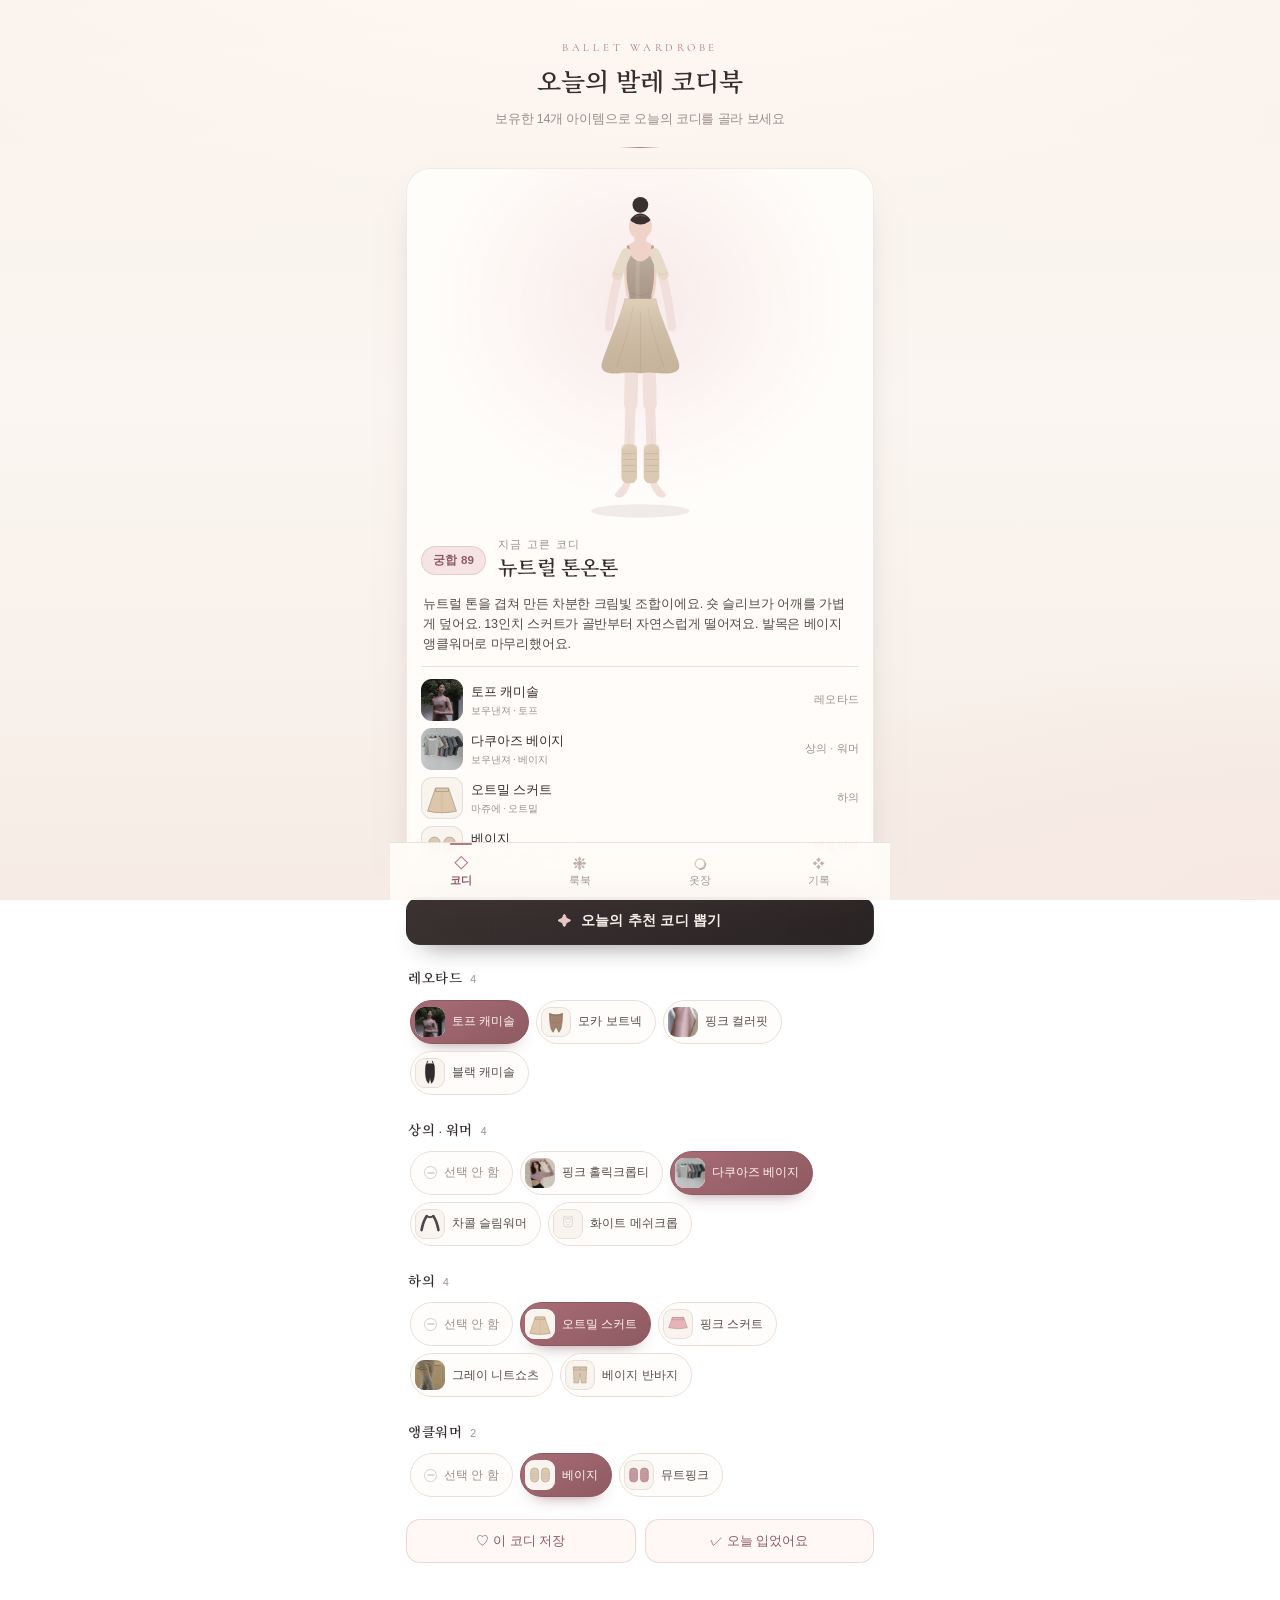
==== index.html @ 932c5936 "캐시 갱신용 버전 쿼리 추가" ====
<!doctype html>
<html lang="ko">
<head>
<meta charset="utf-8" />
<meta name="viewport" content="width=device-width, initial-scale=1, viewport-fit=cover" />
<meta name="theme-color" content="#FAF3EE" />
<meta name="description" content="보유한 발레복으로 코디를 조합하고, 추천을 받고, 착용 기록을 남기는 발레 코디북" />
<title>오늘의 발레 코디북</title>
<link rel="icon" href="data:image/svg+xml,<svg xmlns='http://www.w3.org/2000/svg' viewBox='0 0 100 100'><text y='.9em' font-size='88'>🩰</text></svg>" />
<link rel="apple-touch-icon" href="apple-touch-icon.png" />
<link rel="manifest" href="manifest.json" />
<meta name="apple-mobile-web-app-capable" content="yes" />
<meta name="apple-mobile-web-app-status-bar-style" content="default" />
<meta name="apple-mobile-web-app-title" content="발레 코디북" />
<link rel="preconnect" href="https://fonts.googleapis.com" />
<link rel="preconnect" href="https://fonts.gstatic.com" crossorigin />
<link href="https://fonts.googleapis.com/css2?family=Cormorant+Garamond:wght@500;600&family=Noto+Serif+KR:wght@500;600&display=swap" rel="stylesheet" />
<link rel="stylesheet" href="style.css?v=20261119" />
</head>
<body>
<div class="app">

  <header class="masthead">
    <p class="eyebrow">Ballet Wardrobe</p>
    <h1>오늘의 발레 코디북</h1>
    <p class="sub" id="mastheadSub">보유한 발레복으로 오늘의 코디를 골라 보세요</p>
  </header>

  <main>
    <!-- ───── 코디 조합기 ───── -->
    <section class="panel is-active" id="panel-compose" data-panel="compose">
      <div class="card stage">
        <div class="stage-figure" id="stageFigure"><!-- svg --></div>
        <div class="stage-head">
          <div class="score" id="stageScore">궁합 90</div>
          <div class="stage-title">
            <p class="stage-kicker" id="stageKicker">오늘의 코디</p>
            <h2 id="stageTitle">뉴트럴 톤온톤</h2>
          </div>
        </div>
        <p class="stage-comment" id="stageComment"></p>
        <ul class="stage-items" id="stageItems"></ul>
      </div>

      <button class="btn btn-primary btn-draw" id="btnDraw">
        <span class="draw-icon" aria-hidden="true">✦</span>
        <span id="btnDrawLabel">오늘의 추천 코디 뽑기</span>
      </button>

      <div class="pickers" id="pickers"></div>

      <div class="stage-actions">
        <button class="btn btn-soft" id="btnSave">♡ 이 코디 저장</button>
        <button class="btn btn-soft" id="btnWear">✓ 오늘 입었어요</button>
      </div>
    </section>

    <!-- ───── 룩북 ───── -->
    <section class="panel" id="panel-lookbook" data-panel="lookbook">
      <div class="section-head">
        <h2>베스트 룩북</h2>
        <p>잘 어울리는 조합을 골라 두었어요. 카드를 누르면 조합기로 불러와요.</p>
      </div>
      <div class="lookbook" id="lookbook"></div>
    </section>

    <!-- ───── 옷장 ───── -->
    <section class="panel" id="panel-closet" data-panel="closet">
      <div class="section-head">
        <h2>내 옷장</h2>
        <p id="closetSummary">보유 아이템 14개</p>
      </div>
      <div id="closetList"></div>
      <button class="btn btn-outline btn-add" id="btnAddToggle">+ 새 발레복 추가</button>
      <form class="card add-form" id="addForm" hidden>
        <div class="field">
          <label for="addCategory">종류</label>
          <select id="addCategory">
            <option value="leotard">레오타드</option>
            <option value="top">상의·워머</option>
            <option value="bottom">하의</option>
            <option value="ankle">앵클워머</option>
          </select>
        </div>
        <div class="field">
          <label for="addShape">실루엣</label>
          <select id="addShape"></select>
        </div>
        <div class="field">
          <label for="addName">이름</label>
          <input type="text" id="addName" placeholder="예: 보우낸져 로즈 캐미솔" maxlength="40" />
        </div>
        <div class="field">
          <label for="addBrand">브랜드 (선택)</label>
          <input type="text" id="addBrand" placeholder="예: 보우낸져" maxlength="20" />
        </div>
        <div class="field">
          <label for="addColor">색상</label>
          <div class="color-row">
            <input type="color" id="addColor" value="#C79AA1" />
            <div class="swatches" id="colorSwatches"></div>
          </div>
        </div>
        <div class="field">
          <label for="addColorName">색상 이름 (선택)</label>
          <input type="text" id="addColorName" placeholder="예: 로즈" maxlength="16" />
        </div>
        <div class="form-actions">
          <button type="button" class="btn btn-ghost" id="btnAddCancel">취소</button>
          <button type="submit" class="btn btn-primary">옷장에 추가</button>
        </div>
      </form>
    </section>

    <!-- ───── 기록 ───── -->
    <section class="panel" id="panel-log" data-panel="log">
      <div class="section-head">
        <h2>코디 기록</h2>
        <p id="logSummary">저장한 코디와 착용 기록을 모아 둘게요.</p>
      </div>

      <h3 class="sub-head">즐겨찾는 코디 <span id="favCount" class="count">0</span></h3>
      <div class="fav-list" id="favList"></div>

      <h3 class="sub-head">착용 기록 <span id="wearCount" class="count">0</span></h3>
      <div class="wear-list" id="wearList"></div>
    </section>
  </main>

  <nav class="tabbar" aria-label="주요 화면">
    <button class="tab is-active" data-tab="compose"><span class="tab-ico">◇</span>코디</button>
    <button class="tab" data-tab="lookbook"><span class="tab-ico">❋</span>룩북</button>
    <button class="tab" data-tab="closet"><span class="tab-ico">❍</span>옷장</button>
    <button class="tab" data-tab="log"><span class="tab-ico">❖</span>기록</button>
  </nav>
</div>

<div class="toast" id="toast" role="status" aria-live="polite"></div>

<script src="app.js?v=20261119"></script>
</body>
</html>
---- style.css ----
/* =========================================================
   오늘의 발레 코디북 — style
   ========================================================= */

:root {
  --cream: #FAF4EF;
  --cream-deep: #F3E8E0;
  --paper: #FFFDFB;
  --ink: #362E2E;
  --ink-soft: #574B48;
  --muted: #9C8E88;
  --line: #EADFD6;
  --rose: #B4787F;
  --rose-deep: #8E5A62;
  --rose-soft: #F5E4E3;
  --serif: 'Cormorant Garamond', 'Noto Serif KR', 'Apple SD Gothic Neo', serif;
  --sans: -apple-system, BlinkMacSystemFont, 'Apple SD Gothic Neo', 'Pretendard', 'Malgun Gothic', sans-serif;
  --shadow: 0 18px 40px -26px rgba(93, 62, 56, .55);
}

* { box-sizing: border-box; }

html, body { margin: 0; padding: 0; }

body {
  font-family: var(--sans);
  color: var(--ink);
  background:
    radial-gradient(120% 60% at 50% -10%, #FFF9F4 0%, rgba(255, 249, 244, 0) 60%),
    radial-gradient(90% 50% at 100% 100%, #F6E7E2 0%, rgba(246, 231, 226, 0) 55%),
    linear-gradient(180deg, #FAF2EC 0%, #FBF6F1 45%, #F6ECE5 100%);
  background-attachment: fixed;
  -webkit-font-smoothing: antialiased;
  line-height: 1.5;
  letter-spacing: -0.01em;
}

.app {
  max-width: 500px;
  margin: 0 auto;
  padding: 0 16px calc(94px + env(safe-area-inset-bottom));
}

/* ---------------- 마스트헤드 ---------------- */
.masthead {
  padding: 30px 2px 20px;
  text-align: center;
}
.eyebrow {
  margin: 0 0 8px;
  font-family: 'Cormorant Garamond', serif;
  font-size: 11px;
  letter-spacing: .34em;
  text-transform: uppercase;
  color: var(--rose);
}
.masthead h1 {
  margin: 0;
  font-family: var(--serif);
  font-weight: 600;
  font-size: 25px;
  letter-spacing: .01em;
  color: var(--ink);
}
.masthead .sub {
  margin: 8px 0 0;
  font-size: 12.5px;
  color: var(--muted);
}
.masthead::after {
  content: '';
  display: block;
  width: 42px;
  height: 1px;
  margin: 18px auto 0;
  background: linear-gradient(90deg, transparent, var(--rose), transparent);
}

/* ---------------- 패널 ---------------- */
.panel { display: none; animation: fade .32s ease both; }
.panel.is-active { display: block; }
@keyframes fade { from { opacity: 0; transform: translateY(6px); } to { opacity: 1; transform: none; } }

.card {
  background: rgba(255, 253, 251, .92);
  border: 1px solid rgba(180, 120, 127, .16);
  border-radius: 24px;
  box-shadow: var(--shadow);
}

/* ---------------- 무대(코디 프리뷰) ---------------- */
.stage {
  padding: 12px 14px 16px;
  position: relative;
  overflow: hidden;
}
.stage::before {
  content: '';
  position: absolute;
  inset: 0 0 auto 0;
  height: 62%;
  background: radial-gradient(60% 60% at 50% 30%, rgba(245, 228, 227, .75) 0%, rgba(250, 244, 239, 0) 75%);
  pointer-events: none;
}
.stage-figure {
  position: relative;
  height: 322px;
  display: flex;
  align-items: center;
  justify-content: center;
  transition: opacity .16s ease, transform .16s ease;
}
.stage-figure svg { height: 100%; width: auto; max-width: 100%; display: block; }
.stage-figure.is-ghost { opacity: .38; }
.stage-figure.is-pop { animation: pop .5s cubic-bezier(.2, .9, .3, 1.3); }
@keyframes pop {
  0% { transform: scale(.94); opacity: .4; }
  60% { transform: scale(1.02); }
  100% { transform: scale(1); opacity: 1; }
}

.stage-head {
  display: flex;
  align-items: center;
  gap: 12px;
  margin-top: 6px;
}
.score {
  flex: none;
  padding: 5px 11px;
  border-radius: 999px;
  background: var(--rose-soft);
  color: var(--rose-deep);
  font-size: 11.5px;
  font-weight: 600;
  letter-spacing: .02em;
  border: 1px solid rgba(180, 120, 127, .22);
}
.stage-title { min-width: 0; }
.stage-kicker {
  margin: 0 0 1px;
  font-size: 10.5px;
  letter-spacing: .12em;
  color: var(--muted);
  text-transform: uppercase;
}
.stage-title h2 {
  margin: 0;
  font-family: var(--serif);
  font-size: 20px;
  font-weight: 600;
  letter-spacing: .01em;
  white-space: nowrap;
  overflow: hidden;
  text-overflow: ellipsis;
}
.stage-comment {
  margin: 10px 2px 0;
  font-size: 12.5px;
  line-height: 1.62;
  color: var(--ink-soft);
}
.stage-items {
  list-style: none;
  margin: 12px 0 0;
  padding: 12px 0 0;
  border-top: 1px solid var(--line);
  display: grid;
  gap: 7px;
}
.stage-items li {
  display: flex;
  align-items: center;
  gap: 8px;
  font-size: 12px;
  color: var(--ink-soft);
}
.stage-items .item-cat {
  margin-left: auto;
  font-size: 10.5px;
  color: var(--muted);
  letter-spacing: .02em;
}
.stage-items .item-name { font-weight: 500; color: var(--ink); }

.dot {
  flex: none;
  width: 13px;
  height: 13px;
  border-radius: 50%;
  background: var(--c, #ccc);
  box-shadow: inset 0 0 0 1px rgba(60, 45, 45, .14), 0 1px 2px rgba(60, 45, 45, .08);
}
.dot-lg { width: 22px; height: 22px; border-radius: 7px; }
.dot-none {
  background: #fff;
  box-shadow: inset 0 0 0 1px rgba(120, 100, 95, .3);
  position: relative;
}
.dot-none::after {
  content: '';
  position: absolute;
  left: 50%;
  top: 50%;
  width: 7px;
  height: 1px;
  background: rgba(120, 100, 95, .5);
  transform: translate(-50%, -50%);
}

/* ---------------- 버튼 ---------------- */
.btn {
  font-family: inherit;
  font-size: 13px;
  border-radius: 14px;
  border: 1px solid transparent;
  padding: 12px 16px;
  cursor: pointer;
  transition: transform .12s ease, box-shadow .18s ease, background .18s ease;
  -webkit-tap-highlight-color: transparent;
}
.btn:active { transform: scale(.98); }
.btn-primary {
  background: linear-gradient(160deg, #3D3333, #292324);
  color: #FBF1EA;
  box-shadow: 0 14px 26px -18px rgba(40, 30, 30, .9);
  letter-spacing: .02em;
}
.btn-soft {
  background: #FFF8F4;
  border-color: rgba(180, 120, 127, .26);
  color: var(--rose-deep);
}
.btn-outline {
  background: transparent;
  border: 1px dashed rgba(140, 100, 100, .38);
  color: var(--ink-soft);
}
.btn-ghost { background: transparent; color: var(--muted); }

.btn-draw {
  width: 100%;
  margin: 12px 0 4px;
  padding: 14px 16px;
  font-size: 14px;
  font-weight: 600;
  display: flex;
  align-items: center;
  justify-content: center;
  gap: 9px;
}
.btn-draw:disabled { opacity: .7; }
.draw-icon { font-size: 13px; color: #EBC6C6; }
.btn-mini {
  padding: 7px 11px;
  font-size: 11.5px;
  border-radius: 10px;
  background: #FFF8F4;
  border: 1px solid rgba(180, 120, 127, .24);
  color: var(--rose-deep);
}
.icon-btn {
  border: none;
  background: transparent;
  color: #C7B6AE;
  font-size: 17px;
  line-height: 1;
  padding: 4px 6px;
  cursor: pointer;
  border-radius: 8px;
}
.icon-btn:hover { color: var(--rose-deep); background: #FBEFEC; }

/* ---------------- 아이템 선택 ---------------- */
.pickers { display: grid; grid-template-columns: minmax(0, 1fr); gap: 4px; margin-top: 14px; }
.picker { padding: 10px 2px 4px; min-width: 0; }
.picker-head {
  min-width: 0;
  display: flex;
  align-items: baseline;
  gap: 8px;
  margin-bottom: 8px;
}
.picker-label {
  font-family: var(--serif);
  font-size: 13.5px;
  font-weight: 600;
  letter-spacing: .04em;
  color: var(--ink);
}
.picker-count { font-size: 10.5px; color: var(--muted); }

.chips {
  min-width: 0;
  display: flex;
  flex-wrap: wrap;
  gap: 7px;
  padding: 2px 2px 8px;
}
.chips::-webkit-scrollbar { display: none; }

.chip {
  flex: none;
  display: inline-flex;
  align-items: center;
  gap: 7px;
  padding: 9px 13px;
  border-radius: 999px;
  border: 1px solid var(--line);
  background: rgba(255, 253, 251, .9);
  color: var(--ink-soft);
  font-family: inherit;
  font-size: 12px;
  white-space: nowrap;
  cursor: pointer;
  scroll-snap-align: start;
  transition: border-color .16s ease, background .16s ease, color .16s ease, transform .12s ease;
  -webkit-tap-highlight-color: transparent;
}
.chip:active { transform: scale(.97); }
.chip.is-active {
  border-color: var(--rose-deep);
  background: linear-gradient(150deg, #A96C75, #8E5A62);
  color: #FFF6F1;
  box-shadow: 0 10px 18px -14px rgba(120, 70, 75, .9);
}
.chip.is-active .dot { box-shadow: inset 0 0 0 1px rgba(255, 255, 255, .55); }
.chip.chip-none { color: var(--muted); }
.chip.chip-none.is-active { background: #EFE6DF; border-color: #D9C9BE; color: var(--ink-soft); }

.stage-actions {
  display: grid;
  grid-template-columns: 1fr 1fr;
  gap: 9px;
  margin-top: 10px;
}
.stage-actions .btn { width: 100%; }

/* ---------------- 섹션 헤더 ---------------- */
.section-head { padding: 6px 2px 16px; }
.section-head h2 {
  margin: 0 0 4px;
  font-family: var(--serif);
  font-size: 21px;
  font-weight: 600;
  letter-spacing: .01em;
}
.section-head p { margin: 0; font-size: 12px; color: var(--muted); line-height: 1.55; }
.sub-head {
  margin: 22px 2px 10px;
  font-family: var(--serif);
  font-size: 14px;
  font-weight: 600;
  letter-spacing: .03em;
  color: var(--ink);
  display: flex;
  align-items: center;
  gap: 7px;
}
.count {
  font-family: var(--sans);
  font-size: 10.5px;
  font-weight: 500;
  color: var(--rose-deep);
  background: var(--rose-soft);
  border-radius: 999px;
  padding: 1px 7px;
}

/* ---------------- 룩북 ---------------- */
.lookbook {
  display: flex;
  gap: 12px;
  overflow-x: auto;
  padding: 2px 2px 14px;
  scroll-snap-type: x mandatory;
  scrollbar-width: none;
  -webkit-overflow-scrolling: touch;
}
.lookbook::-webkit-scrollbar { display: none; }

.lookcard {
  flex: none;
  width: 244px;
  scroll-snap-align: center;
  border-radius: 22px;
  overflow: hidden;
  background: rgba(255, 253, 251, .94);
  border: 1px solid rgba(180, 120, 127, .16);
  box-shadow: var(--shadow);
  cursor: pointer;
  display: flex;
  flex-direction: column;
}
.lookcard-figure {
  height: 240px;
  display: flex;
  align-items: center;
  justify-content: center;
  background: radial-gradient(70% 70% at 50% 28%, #F7E9E5 0%, #FBF5F0 78%);
  border-bottom: 1px solid var(--line);
}
.lookcard-figure svg { height: 96%; width: auto; }
.lookcard-body { padding: 13px 14px 15px; display: flex; flex-direction: column; gap: 5px; flex: 1; }
.lookcard-top { display: flex; align-items: center; justify-content: space-between; gap: 8px; }
.lookcard-top h3 {
  margin: 0;
  font-family: var(--serif);
  font-size: 17px;
  font-weight: 600;
}
.lookcard-score {
  font-size: 10.5px;
  font-weight: 600;
  color: var(--rose-deep);
  background: var(--rose-soft);
  border-radius: 999px;
  padding: 2px 8px;
}
.lookcard-tag {
  margin: 0;
  font-size: 10px;
  letter-spacing: .1em;
  text-transform: uppercase;
  color: var(--rose);
}
.lookcard-desc {
  margin: 2px 0 0;
  font-size: 11.5px;
  line-height: 1.6;
  color: var(--ink-soft);
}
.lookcard-items {
  margin: 6px 0 10px;
  padding: 0;
  display: flex;
  flex-wrap: wrap;
  gap: 4px;
}
.lookcard-items > span {
  font-size: 10px;
  color: var(--muted);
  background: #F7EFE9;
  border-radius: 6px;
  padding: 2px 6px;
}
.btn-load { margin-top: auto; width: 100%; font-size: 12px; padding: 9px 10px; }

/* ---------------- 옷장 ---------------- */
.closet-group { margin-bottom: 6px; }
.closet-rows {
  list-style: none;
  margin: 0;
  padding: 0;
  display: grid;
  gap: 7px;
}
.closet-row {
  display: flex;
  align-items: center;
  gap: 11px;
  padding: 11px 12px;
  border-radius: 16px;
  background: rgba(255, 253, 251, .9);
  border: 1px solid var(--line);
  cursor: pointer;
  transition: border-color .16s ease, background .16s ease;
}
.closet-row:hover { border-color: rgba(180, 120, 127, .4); background: #FFFAF6; }
.closet-text { min-width: 0; flex: 1; }
.closet-name { margin: 0; font-size: 12.5px; font-weight: 500; color: var(--ink); }
.closet-meta {
  margin: 2px 0 0;
  font-size: 10.5px;
  color: var(--muted);
  white-space: nowrap;
  overflow: hidden;
  text-overflow: ellipsis;
}
.closet-badge {
  font-size: 10px;
  color: var(--muted);
  border: 1px solid var(--line);
  border-radius: 999px;
  padding: 2px 8px;
  white-space: nowrap;
}
.btn-add { width: 100%; margin: 16px 0 4px; }

.add-form { margin-top: 12px; padding: 16px; display: grid; gap: 12px; }
.add-form[hidden] { display: none; }
.field { display: grid; gap: 6px; }
.field label { font-size: 11px; color: var(--muted); letter-spacing: .04em; }
.field input[type="text"], .field select {
  width: 100%;
  font-family: inherit;
  font-size: 13px;
  color: var(--ink);
  padding: 11px 12px;
  border-radius: 12px;
  border: 1px solid var(--line);
  background: #FFFCFA;
  appearance: none;
}
.field input[type="text"]:focus, .field select:focus {
  outline: none;
  border-color: var(--rose);
  box-shadow: 0 0 0 3px rgba(180, 120, 127, .12);
}
.color-row { display: flex; align-items: center; gap: 10px; }
input[type="color"] {
  width: 46px;
  height: 38px;
  padding: 0;
  border: 1px solid var(--line);
  border-radius: 10px;
  background: #fff;
  cursor: pointer;
}
.swatches { display: flex; flex-wrap: wrap; gap: 6px; }
.swatch {
  width: 26px;
  height: 26px;
  border-radius: 8px;
  border: 1px solid rgba(60, 45, 45, .12);
  background: var(--c);
  cursor: pointer;
  padding: 0;
  transition: box-shadow .15s ease, transform .12s ease;
}
.swatch.is-picked {
  box-shadow: 0 0 0 2px #FFFDFB, 0 0 0 3.5px var(--rose-deep);
  transform: translateY(-1px);
}
.form-actions { display: flex; gap: 8px; justify-content: flex-end; margin-top: 2px; }
.form-actions .btn { padding: 10px 16px; }

/* ---------------- 기록 ---------------- */
.fav-list { display: grid; gap: 10px; }
.fav-card {
  display: flex;
  gap: 12px;
  padding: 12px;
  border-radius: 18px;
  background: rgba(255, 253, 251, .92);
  border: 1px solid var(--line);
}
.fav-thumb {
  flex: none;
  width: 76px;
  height: 108px;
  border-radius: 12px;
  background: radial-gradient(70% 70% at 50% 30%, #F7E9E5 0%, #FBF5F0 80%);
  display: flex;
  align-items: center;
  justify-content: center;
  overflow: hidden;
}
.fav-thumb svg { height: 96%; width: auto; }
.fav-body { flex: 1; min-width: 0; display: flex; flex-direction: column; gap: 3px; }
.fav-head { display: flex; align-items: center; justify-content: space-between; gap: 8px; }
.fav-head h4 {
  margin: 0;
  font-family: var(--serif);
  font-size: 14.5px;
  font-weight: 600;
}
.fav-items {
  margin: 0;
  font-size: 10.5px;
  color: var(--ink-soft);
  line-height: 1.45;
  display: -webkit-box;
  -webkit-line-clamp: 2;
  -webkit-box-orient: vertical;
  overflow: hidden;
}
.fav-date { margin: 0; font-size: 10px; color: var(--muted); }
.fav-actions { display: flex; align-items: center; gap: 6px; margin-top: 6px; }

.wear-list { display: grid; gap: 8px; }
.wear-row {
  display: flex;
  align-items: center;
  gap: 10px;
  padding: 12px 12px 12px 14px;
  border-radius: 16px;
  background: rgba(255, 253, 251, .9);
  border: 1px solid var(--line);
}
.wear-date {
  flex: none;
  width: 78px;
  font-size: 10.5px;
  color: var(--rose-deep);
  line-height: 1.35;
}
.wear-main { flex: 1; min-width: 0; }
.wear-title {
  margin: 0;
  font-size: 12.5px;
  font-weight: 500;
  color: var(--ink);
  display: flex;
  align-items: center;
  gap: 6px;
}
.wear-score { font-size: 9.5px; color: var(--rose-deep); background: var(--rose-soft); border-radius: 999px; padding: 1px 6px; }
.wear-items {
  margin: 2px 0 0;
  font-size: 10.5px;
  color: var(--muted);
  white-space: nowrap;
  overflow: hidden;
  text-overflow: ellipsis;
}
.empty {
  margin: 0;
  padding: 18px 16px;
  border-radius: 16px;
  border: 1px dashed rgba(160, 130, 125, .3);
  background: rgba(255, 252, 250, .6);
  font-size: 11.5px;
  line-height: 1.6;
  color: var(--muted);
  text-align: center;
}

/* ---------------- 탭바 ---------------- */
.tabbar {
  position: fixed;
  left: 50%;
  bottom: 0;
  transform: translateX(-50%);
  width: 100%;
  max-width: 500px;
  display: grid;
  grid-template-columns: repeat(4, 1fr);
  gap: 2px;
  padding: 8px 12px calc(8px + env(safe-area-inset-bottom));
  background: rgba(255, 252, 249, .88);
  backdrop-filter: blur(16px) saturate(1.2);
  -webkit-backdrop-filter: blur(16px) saturate(1.2);
  border-top: 1px solid rgba(200, 175, 168, .35);
  z-index: 30;
}
.tab {
  position: relative;
  display: flex;
  flex-direction: column;
  align-items: center;
  gap: 3px;
  padding: 6px 0 4px;
  background: transparent;
  border: none;
  font-family: inherit;
  font-size: 10.5px;
  letter-spacing: .02em;
  color: #A79893;
  cursor: pointer;
  -webkit-tap-highlight-color: transparent;
}
.tab-ico { font-size: 14px; line-height: 1; color: #C1AFA8; transition: color .18s ease, transform .18s ease; }
.tab.is-active { color: var(--rose-deep); font-weight: 600; }
.tab.is-active .tab-ico { color: var(--rose); transform: translateY(-1px); }
.tab.is-active::before {
  content: '';
  position: absolute;
  top: -8px;
  left: 50%;
  transform: translateX(-50%);
  width: 22px;
  height: 2px;
  border-radius: 2px;
  background: var(--rose);
}

/* ---------------- 토스트 ---------------- */
.toast {
  position: fixed;
  left: 50%;
  bottom: calc(84px + env(safe-area-inset-bottom));
  transform: translate(-50%, 14px);
  max-width: 84vw;
  padding: 10px 16px;
  border-radius: 999px;
  background: rgba(54, 43, 43, .93);
  color: #FBF3ED;
  font-size: 12px;
  letter-spacing: -0.01em;
  opacity: 0;
  pointer-events: none;
  transition: opacity .22s ease, transform .22s ease;
  z-index: 50;
  text-align: center;
}
.toast.is-on { opacity: 1; transform: translate(-50%, 0); }

@media (min-width: 540px) {
  .masthead { padding-top: 40px; }
  .stage-figure { height: 350px; }
  .lookcard { width: 260px; }
}

/* ── 아이템 썸네일 (제품 사진 · 플랫레이) ── */
.thumb {
  position: relative;
  flex: none;
  display: inline-block;
  overflow: hidden;
  border-radius: 9px;
  background: #FAF4EF;
  box-shadow: inset 0 0 0 1px rgba(60, 45, 45, .10);
}
.thumb .thumb-flat { display: block; width: 100%; height: 100%; }
.thumb .thumb-flat svg { display: block; width: 100%; height: 100%; }
.thumb img {
  position: absolute;
  inset: 0;
  width: 100%;
  height: 100%;
  object-fit: cover;
  display: block;
  z-index: 1;
}
.thumb-chip { width: 30px; height: 30px; border-radius: 9px; margin-left: -3px; }
.thumb-sm { width: 42px; height: 42px; border-radius: 11px; }
.thumb-md { width: 54px; height: 54px; border-radius: 13px; }
.chip.is-active .thumb { box-shadow: inset 0 0 0 1px rgba(255, 255, 255, .5); }

.chip { padding: 6px 13px 6px 7px; }
.chip.chip-none { padding: 9px 13px; }

.stage-items .item-text { display: flex; flex-direction: column; gap: 1px; min-width: 0; }
.stage-items .item-name { font-size: 12.5px; }
.stage-items .item-meta {
  font-size: 10px;
  color: var(--muted);
  white-space: nowrap;
  overflow: hidden;
  text-overflow: ellipsis;
}

.lookcard-items > .lookcard-item {
  display: inline-flex;
  align-items: center;
  gap: 5px;
  padding: 2px 8px 2px 2px;
}

.fav-items .fav-thumbs { display: flex; gap: 5px; margin: 4px 0 2px; }
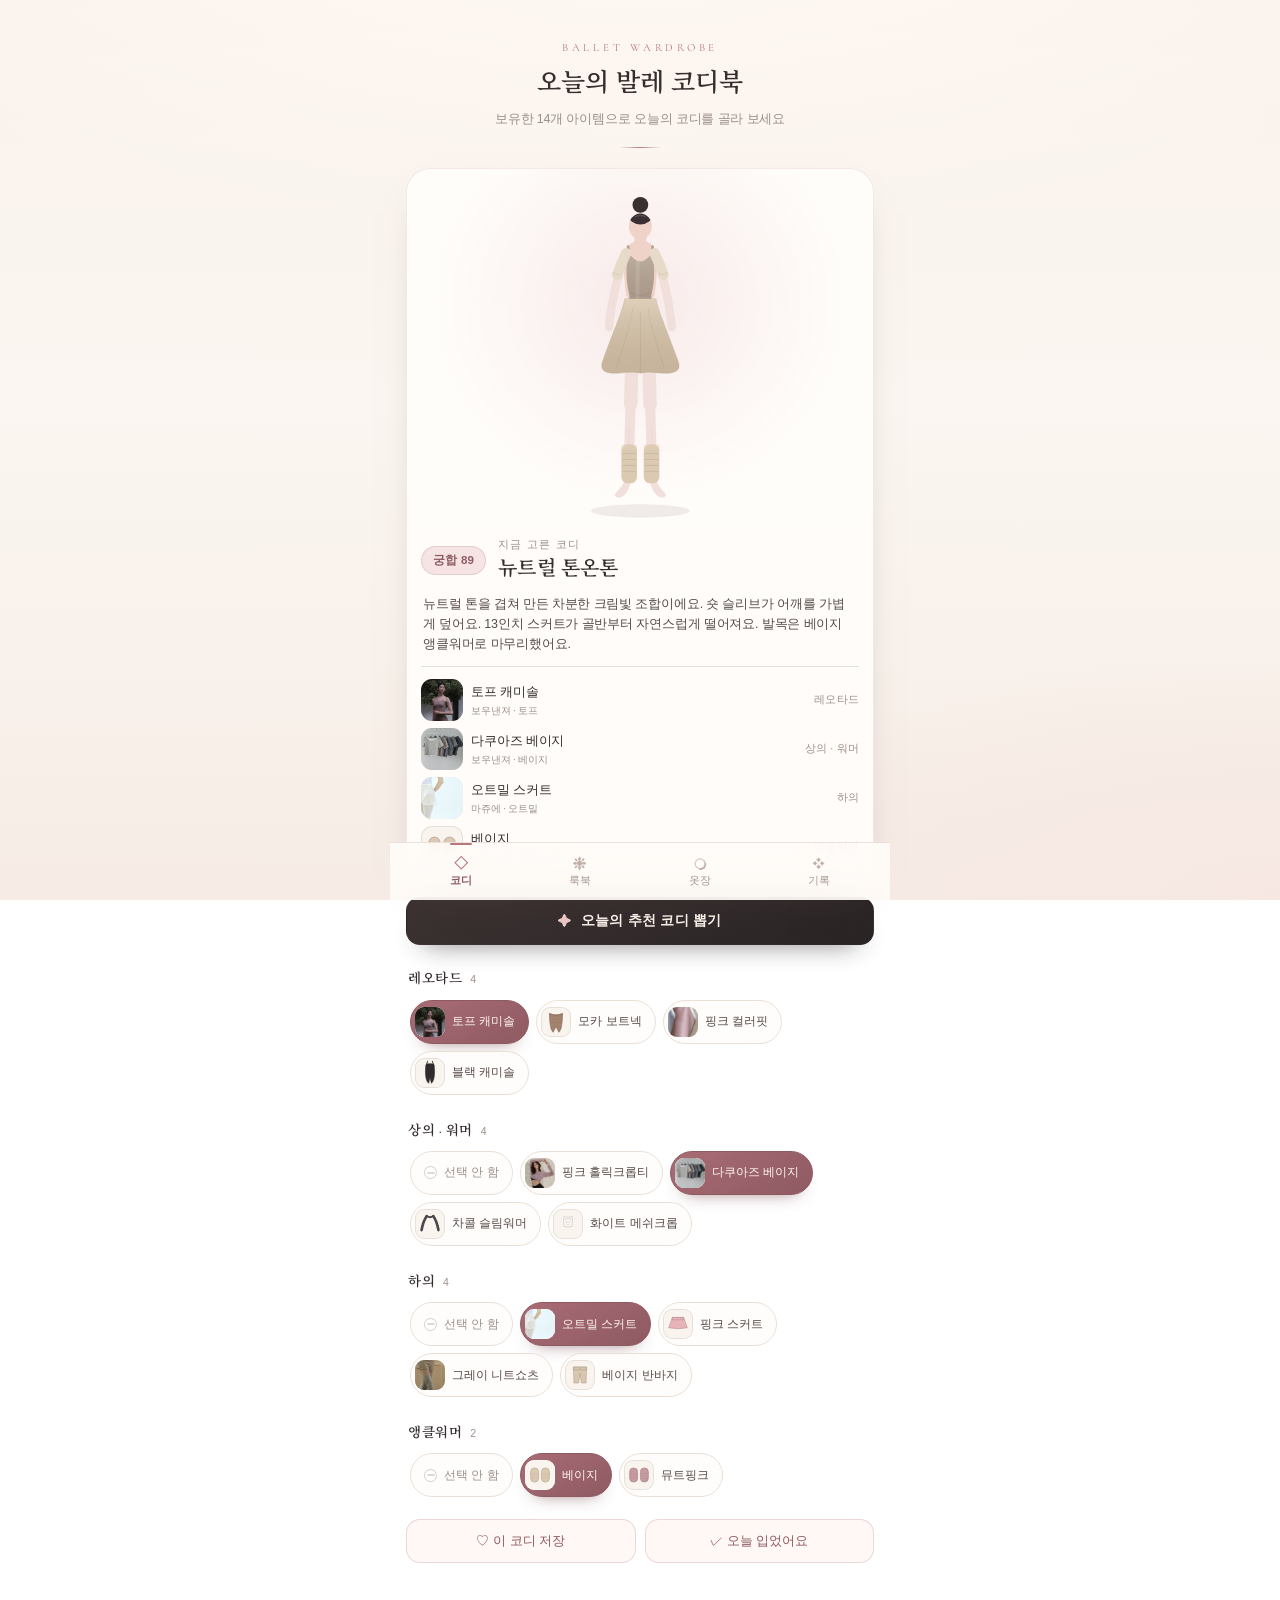
==== commit 7b0ac499: "마쥬에 13인치 슬림핏 랩 스커트 제품 사진 추가" ====
--- a/index.html
+++ b/index.html
@@ -15,7 +15,7 @@
 <link rel="preconnect" href="https://fonts.googleapis.com" />
 <link rel="preconnect" href="https://fonts.gstatic.com" crossorigin />
 <link href="https://fonts.googleapis.com/css2?family=Cormorant+Garamond:wght@500;600&family=Noto+Serif+KR:wght@500;600&display=swap" rel="stylesheet" />
-<link rel="stylesheet" href="style.css?v=20261119" />
+<link rel="stylesheet" href="style.css?v=20261119c" />
 </head>
 <body>
 <div class="app">
@@ -137,6 +137,6 @@
 
 <div class="toast" id="toast" role="status" aria-live="polite"></div>
 
-<script src="app.js?v=20261119"></script>
+<script src="app.js?v=20261119c"></script>
 </body>
 </html>
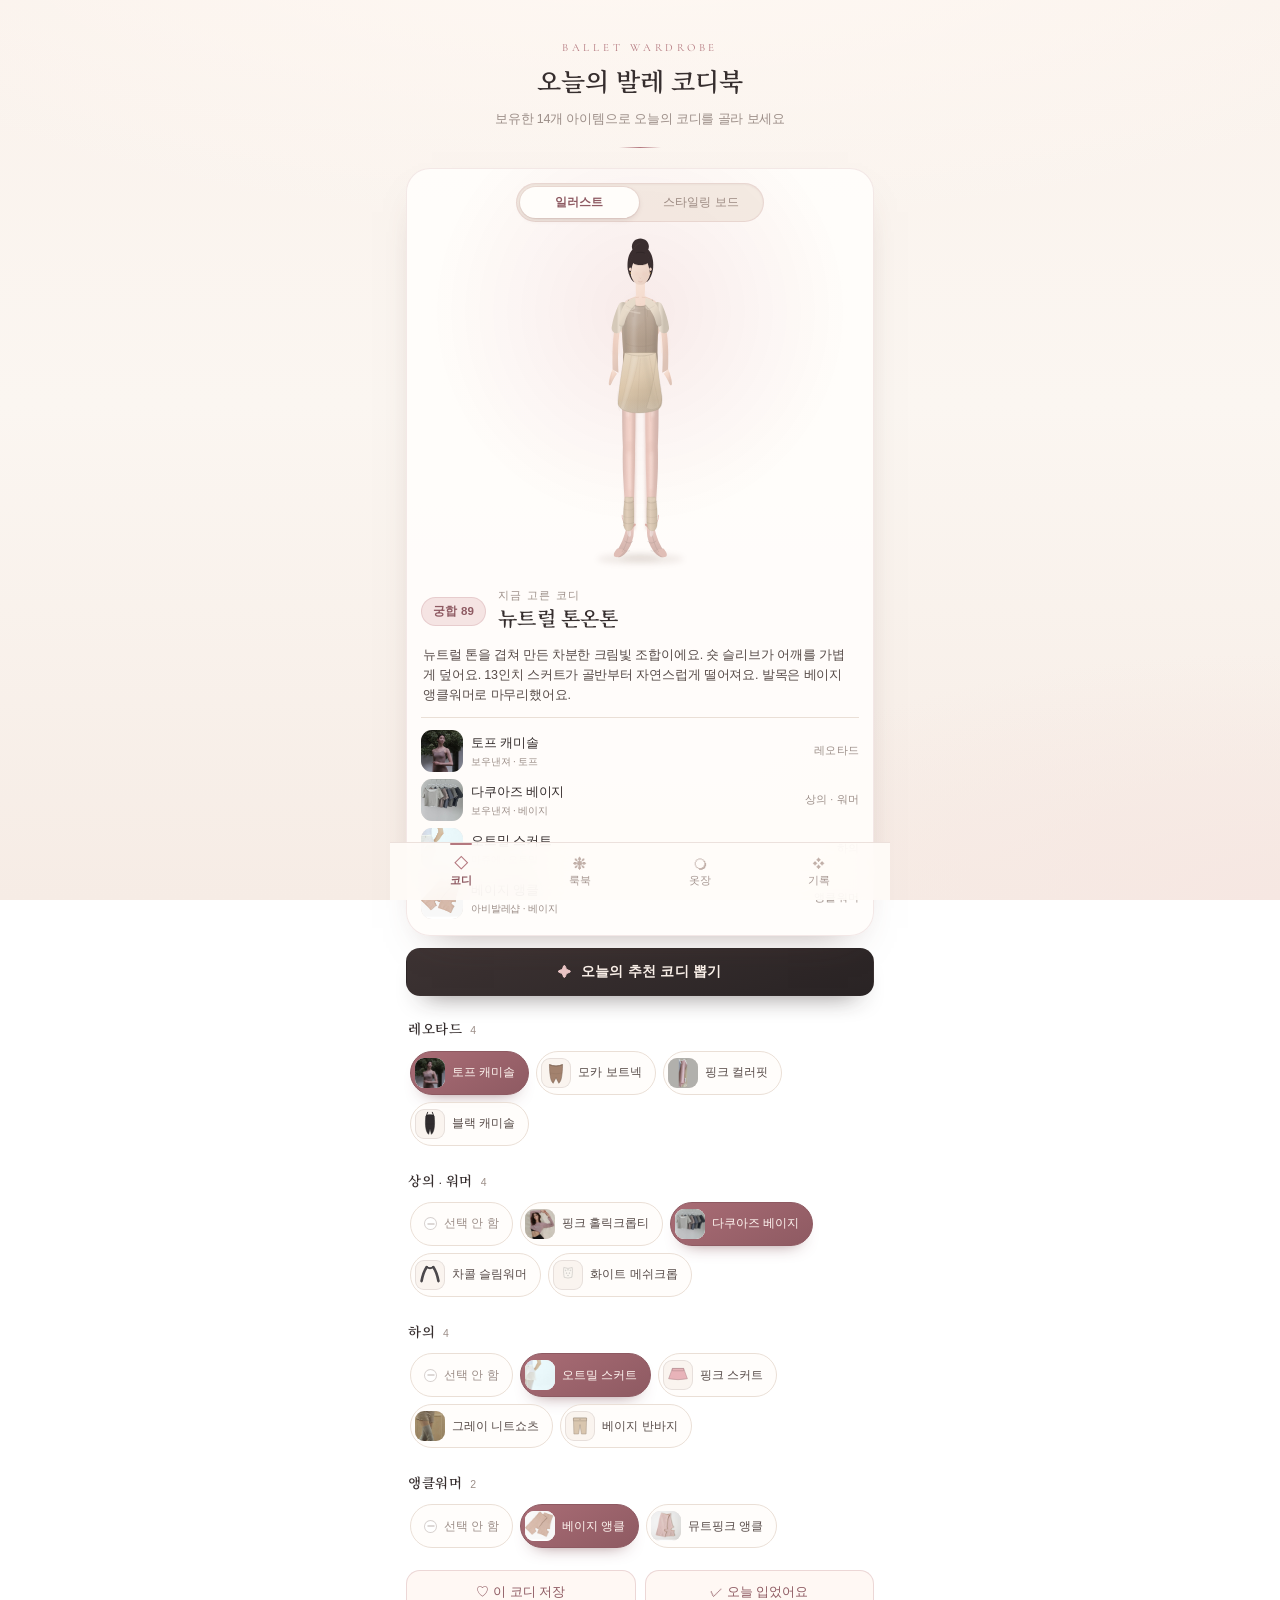
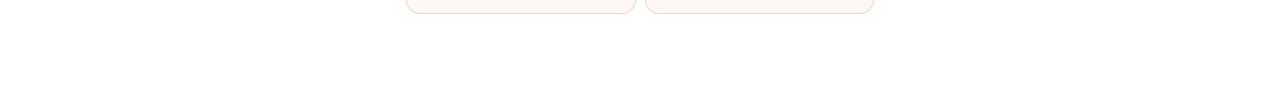
==== commit 3743c780: "발레 코디북: 일러스트/스타일링 보드 두 뷰 전환, 크로키 일러스트·매거진 콜라주 업그레이드, 아비발레샵 앵클워머 사진 반영" ====
--- a/index.html
+++ b/index.html
@@ -15,7 +15,7 @@
 <link rel="preconnect" href="https://fonts.googleapis.com" />
 <link rel="preconnect" href="https://fonts.gstatic.com" crossorigin />
 <link href="https://fonts.googleapis.com/css2?family=Cormorant+Garamond:wght@500;600&family=Noto+Serif+KR:wght@500;600&display=swap" rel="stylesheet" />
-<link rel="stylesheet" href="style.css?v=20261119c" />
+<link rel="stylesheet" href="style.css?v=20261119d" />
 </head>
 <body>
 <div class="app">
@@ -30,6 +30,10 @@
     <!-- ───── 코디 조합기 ───── -->
     <section class="panel is-active" id="panel-compose" data-panel="compose">
       <div class="card stage">
+        <div class="view-switch" role="tablist" aria-label="프리뷰 방식">
+          <button class="vs-btn is-active" data-view="illustration" role="tab" aria-selected="true">일러스트</button>
+          <button class="vs-btn" data-view="board" role="tab" aria-selected="false">스타일링 보드</button>
+        </div>
         <div class="stage-figure" id="stageFigure"><!-- svg --></div>
         <div class="stage-head">
           <div class="score" id="stageScore">궁합 90</div>
@@ -137,6 +141,7 @@
 
 <div class="toast" id="toast" role="status" aria-live="polite"></div>
 
-<script src="app.js?v=20261119c"></script>
+<script src="visuals.js?v=20261119d"></script>
+<script src="app.js?v=20261119d"></script>
 </body>
 </html>
--- a/style.css
+++ b/style.css
@@ -696,6 +696,54 @@
 }
 .toast.is-on { opacity: 1; transform: translate(-50%, 0); }
 
+
+/* ---------------- 프리뷰 전환 (일러스트 ↔ 스타일링 보드) ---------------- */
+.view-switch {
+  position: relative;
+  display: flex;
+  gap: 3px;
+  margin: 2px auto 10px;
+  padding: 3px;
+  width: 100%;
+  max-width: 248px;
+  border-radius: 999px;
+  background: rgba(240, 228, 218, .72);
+  border: 1px solid rgba(180, 120, 127, .16);
+  box-shadow: inset 0 1px 2px rgba(93, 62, 56, .05);
+  z-index: 2;
+}
+.vs-btn {
+  flex: 1 1 0;
+  min-width: 0;
+  padding: 8px 6px;
+  border: none;
+  border-radius: 999px;
+  background: transparent;
+  font-family: inherit;
+  font-size: 11.5px;
+  letter-spacing: .01em;
+  color: #9C8A82;
+  cursor: pointer;
+  transition: background .2s ease, color .2s ease, box-shadow .2s ease;
+  -webkit-tap-highlight-color: transparent;
+  white-space: nowrap;
+}
+.vs-btn.is-active {
+  background: #FFFDFA;
+  color: var(--rose-deep);
+  font-weight: 600;
+  box-shadow: 0 2px 6px -2px rgba(93, 62, 56, .28), 0 0 0 1px rgba(180, 120, 127, .12);
+}
+.stage-figure { transition: opacity .18s ease, transform .18s ease, height .28s ease; }
+.stage.is-board .stage-figure { height: 434px; }
+.stage.is-board .stage-figure svg { height: 100%; width: auto; max-width: 100%; }
+.stage.is-board { padding-top: 10px; }
+.stage.is-board::before { height: 42%; opacity: .55; }
+.stage.is-board .stage-head { margin-top: 4px; }
+@media (min-width: 540px) {
+  .stage.is-board .stage-figure { height: 470px; }
+}
+
 @media (min-width: 540px) {
   .masthead { padding-top: 40px; }
   .stage-figure { height: 350px; }
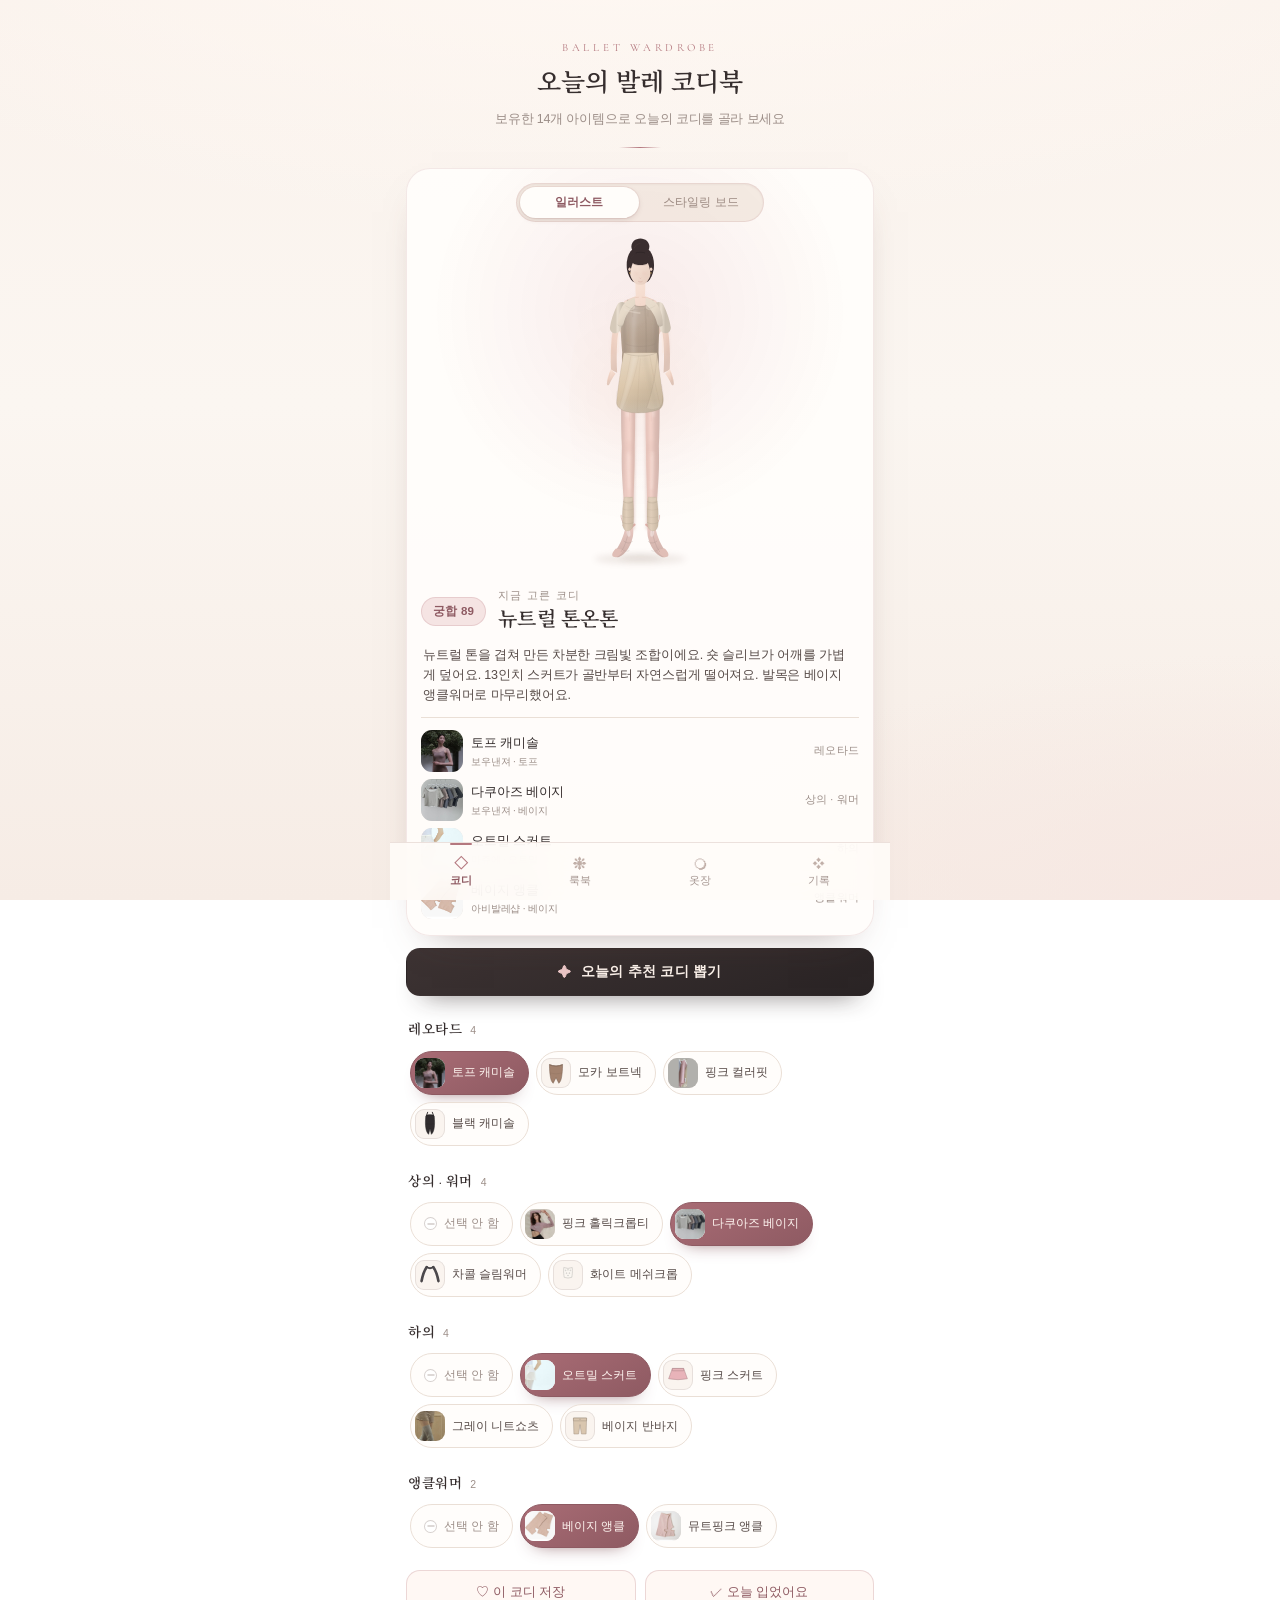
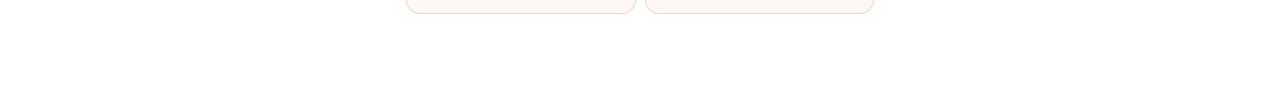
==== commit 76fba98c: "캐시 버전 갱신" ====
--- a/index.html
+++ b/index.html
@@ -15,7 +15,7 @@
 <link rel="preconnect" href="https://fonts.googleapis.com" />
 <link rel="preconnect" href="https://fonts.gstatic.com" crossorigin />
 <link href="https://fonts.googleapis.com/css2?family=Cormorant+Garamond:wght@500;600&family=Noto+Serif+KR:wght@500;600&display=swap" rel="stylesheet" />
-<link rel="stylesheet" href="style.css?v=20261119d" />
+<link rel="stylesheet" href="style.css?v=20261119e" />
 </head>
 <body>
 <div class="app">
@@ -141,7 +141,7 @@
 
 <div class="toast" id="toast" role="status" aria-live="polite"></div>
 
-<script src="visuals.js?v=20261119d"></script>
-<script src="app.js?v=20261119d"></script>
+<script src="visuals.js?v=20261119e"></script>
+<script src="app.js?v=20261119e"></script>
 </body>
 </html>
--- a/style.css
+++ b/style.css
@@ -104,7 +104,7 @@
 }
 .stage-figure {
   position: relative;
-  height: 322px;
+  height: 352px;
   display: flex;
   align-items: center;
   justify-content: center;
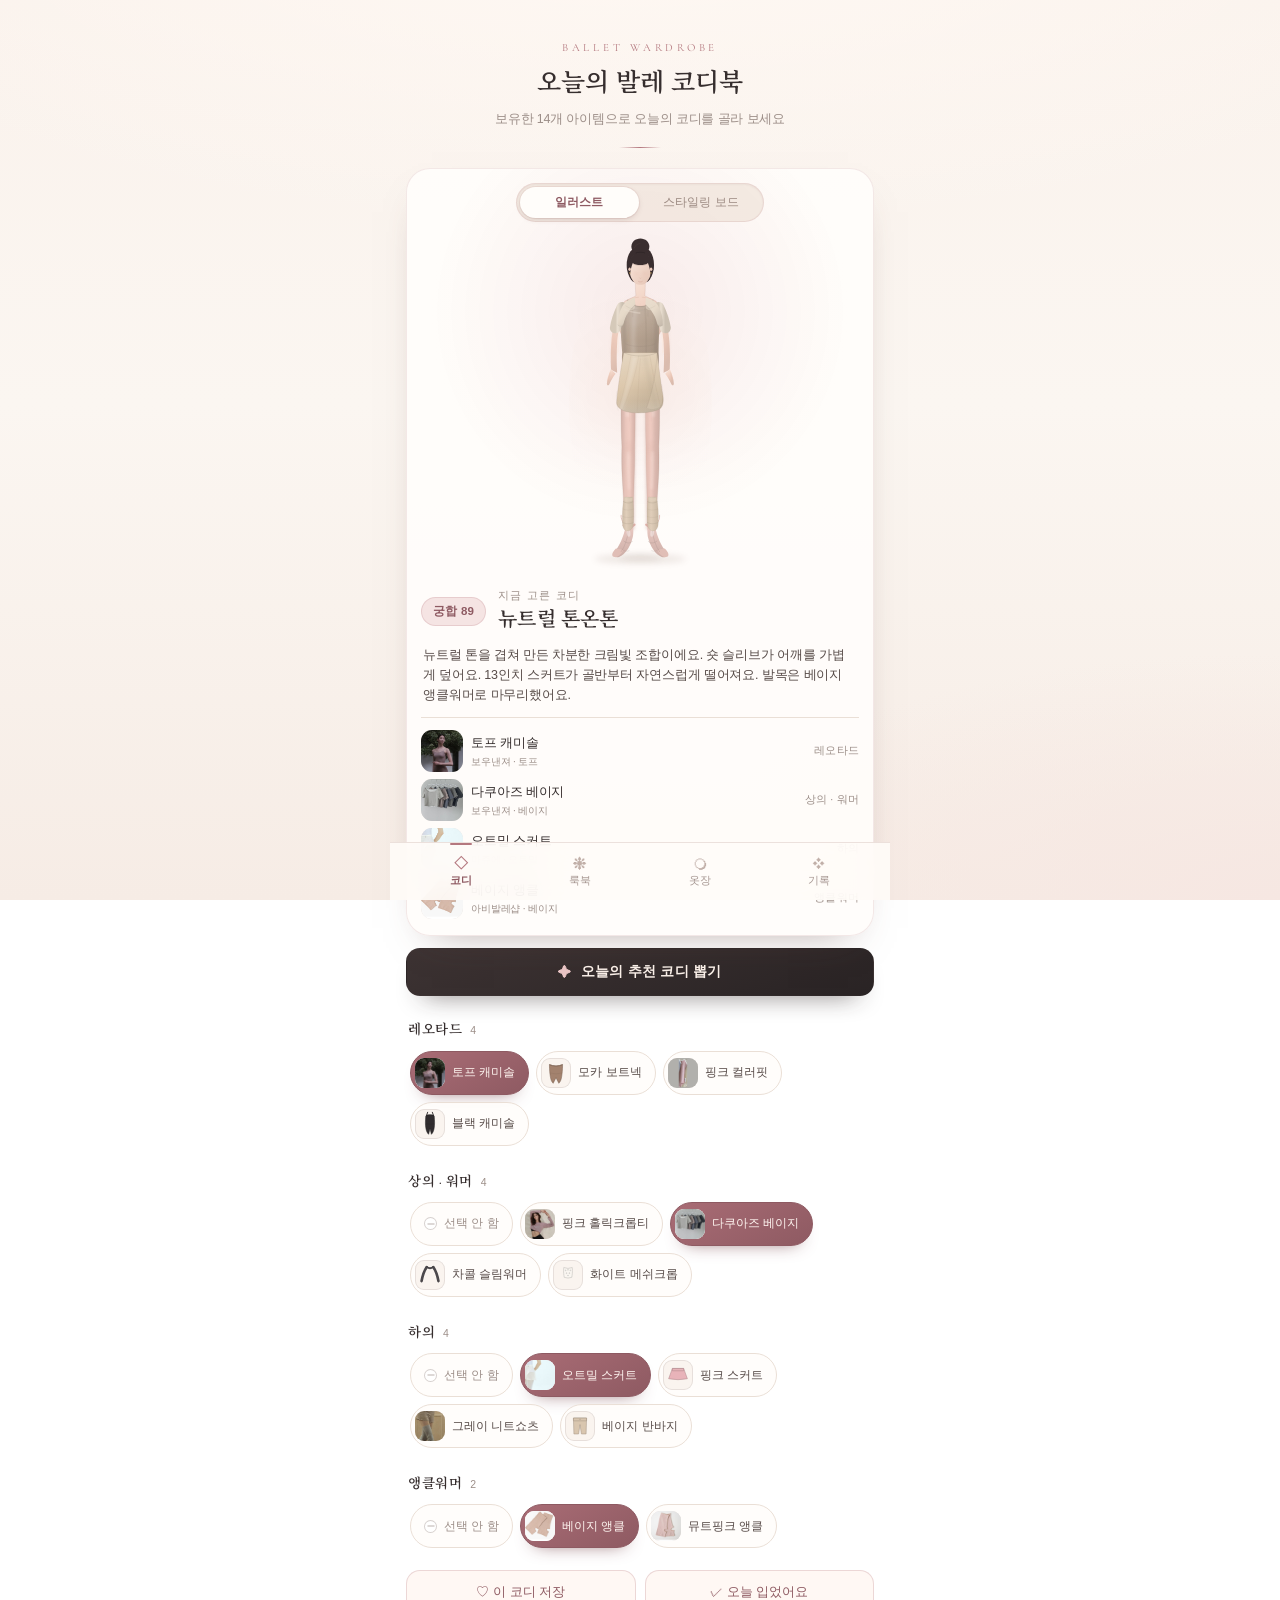
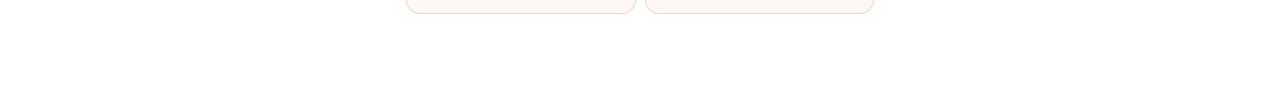
==== commit f830d02c: "일러스트 대비 보정: 피부·타이즈 톤과 실루엣 라인" ====
--- a/index.html
+++ b/index.html
@@ -15,7 +15,7 @@
 <link rel="preconnect" href="https://fonts.googleapis.com" />
 <link rel="preconnect" href="https://fonts.gstatic.com" crossorigin />
 <link href="https://fonts.googleapis.com/css2?family=Cormorant+Garamond:wght@500;600&family=Noto+Serif+KR:wght@500;600&display=swap" rel="stylesheet" />
-<link rel="stylesheet" href="style.css?v=20261119e" />
+<link rel="stylesheet" href="style.css?v=20261119h" />
 </head>
 <body>
 <div class="app">
@@ -141,7 +141,7 @@
 
 <div class="toast" id="toast" role="status" aria-live="polite"></div>
 
-<script src="visuals.js?v=20261119e"></script>
-<script src="app.js?v=20261119e"></script>
+<script src="visuals.js?v=20261119h"></script>
+<script src="app.js?v=20261119h"></script>
 </body>
 </html>
